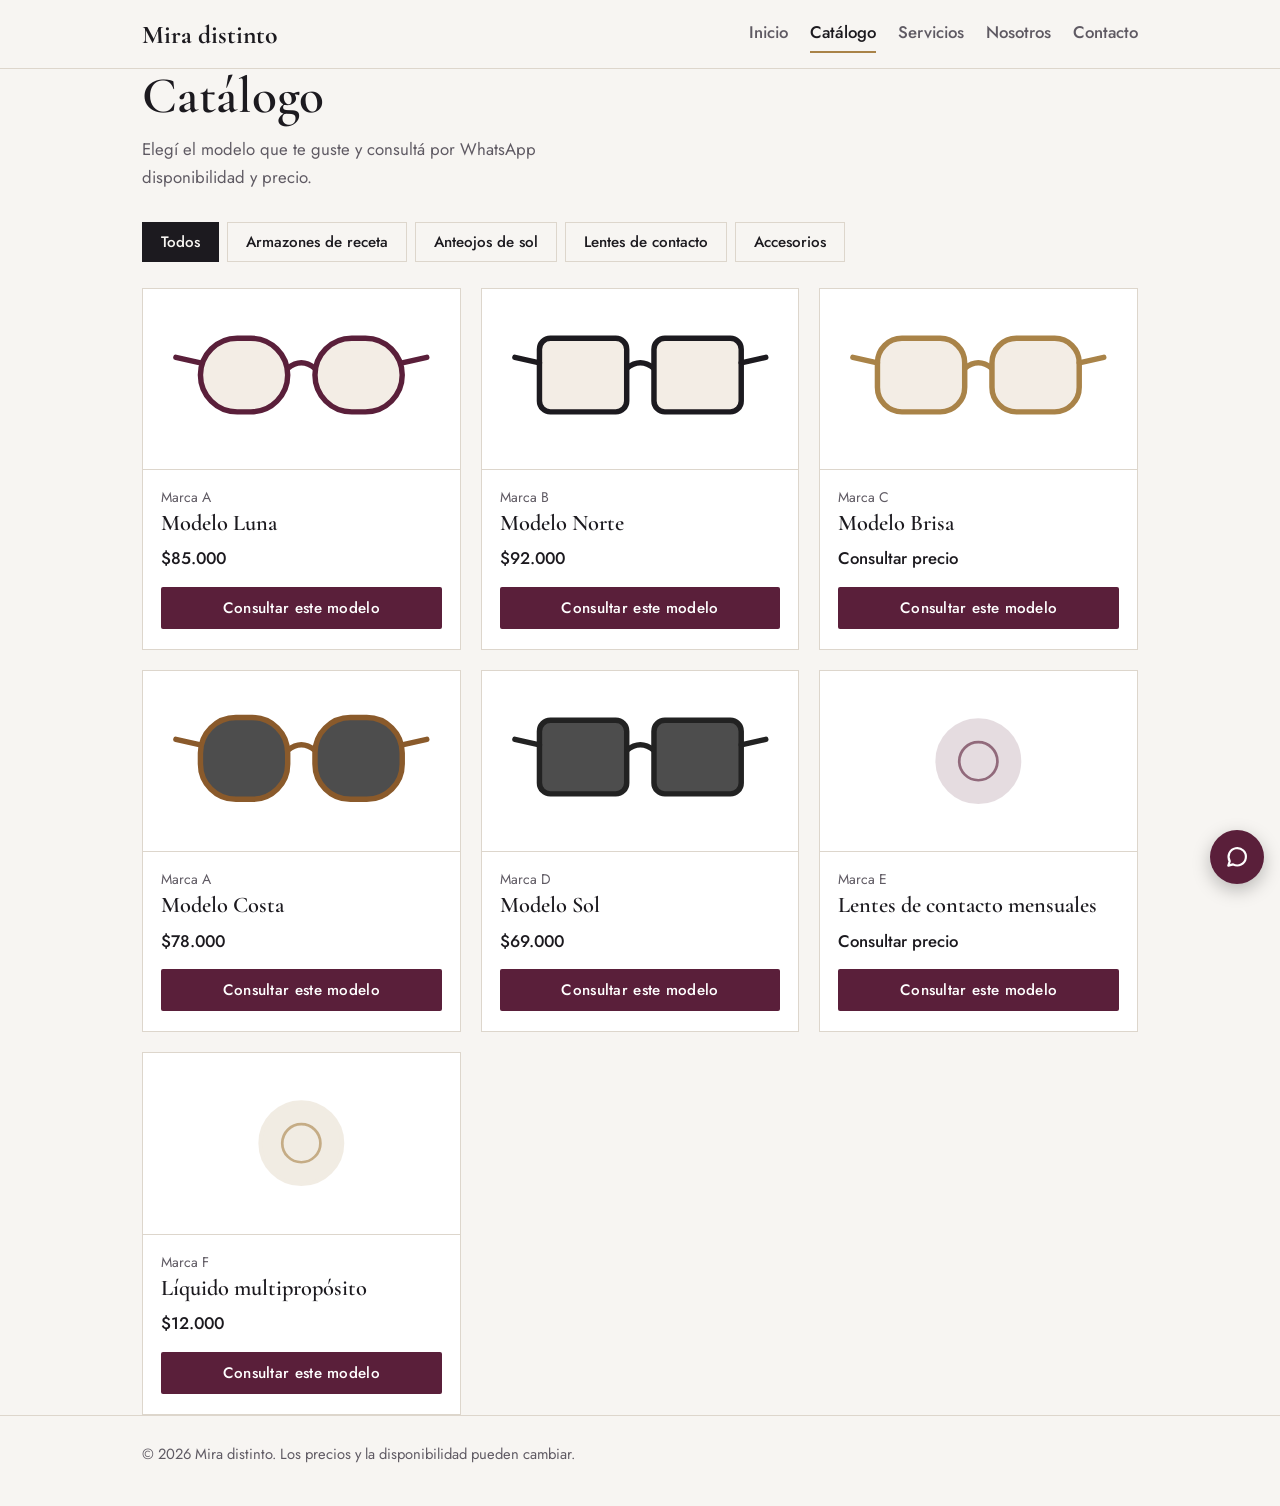
==== catalogo.html @ 1b0a2c23 "paginas principales y estilo inicial" ====
<!DOCTYPE html>
<html lang="es-AR">
<head>
<meta charset="utf-8">
<meta name="viewport" content="width=device-width, initial-scale=1">
<title>Catálogo | Mira distinto</title>
<meta name="description" content="Armazones de receta, anteojos de sol, lentes de contacto y accesorios. Consultá el modelo que te guste por WhatsApp.">
<link rel="preconnect" href="https://fonts.googleapis.com">
<link rel="preconnect" href="https://fonts.gstatic.com" crossorigin>
<link rel="stylesheet" href="https://fonts.googleapis.com/css2?family=Cormorant+Garamond:wght@500;600;700&family=Jost:wght@400;500;600&display=swap">
<link rel="stylesheet" href="css/estilos.css">
</head>
<body>
<header><div class="wrap">
  <!-- LOGO: poné tu archivo en img/logo.png. Si no existe, se muestra el nombre en texto. -->
  <a class="brand" href="index.html"><img src="img/logo.png" alt="Mira distinto" onerror="this.replaceWith(document.createTextNode('Mira distinto'))"></a>
  <nav aria-label="Principal"><a href="index.html">Inicio</a><a href="catalogo.html" aria-current="page">Catálogo</a><a href="servicios.html">Servicios</a><a href="nosotros.html">Nosotros</a><a href="contacto.html">Contacto</a></nav>
</div></header>

<main class="wrap">
<h2>Catálogo</h2>
<p class="lead">Elegí el modelo que te guste y consultá por WhatsApp disponibilidad y precio.</p>
<div class="filters" id="filters" role="group" aria-label="Filtrar por categoría"></div>
<div class="grid" id="grid"></div>
</main>

<footer><div class="wrap">© 2026 Mira distinto. Los precios y la disponibilidad pueden cambiar.</div></footer>
<a class="btn wa" data-wa="Hola! Quisiera hacer una consulta" aria-label="Escribinos por WhatsApp"><span class="ico" data-icon="wsp"></span></a>

<script src="js/config.js"></script>
<script src="js/productos.js"></script>
<script src="js/app.js"></script>
</body>
</html>
---- css/estilos.css ----
/* ===== Variables (colores y tipografías: se cambian acá) ===== */
:root{--bg:#f7f5f2;--surface:#fff;--ink:#1c1a1f;--muted:#5f5a63;--line:#ddd6cc;--accent:#5a1f3a;--gold:#a98348;--on-accent:#fff;
--display:"Cormorant Garamond",Georgia,serif;--body:"Jost","Segoe UI",Arial,sans-serif;color-scheme:light}
@media (prefers-color-scheme:dark){:root{--bg:#141216;--surface:#1d1a20;--ink:#f1ede8;--muted:#a9a2ad;--line:#37313b;--accent:#d9a3ba;--gold:#c9a566;--on-accent:#141216;color-scheme:dark}}

/* ===== Base ===== */
*{box-sizing:border-box}
body{margin:0;background:var(--bg);color:var(--ink);font:400 1.05rem/1.65 var(--body)}
h1,h2,h3{font-family:var(--display);font-weight:600;line-height:1.08;margin:0}
h1{font-size:clamp(2.8rem,8vw,5rem)}
h2{font-size:clamp(2.2rem,5vw,3.2rem);margin-bottom:12px}
a{color:inherit}
:focus-visible{outline:3px solid var(--gold);outline-offset:3px}
.wrap{max-width:1040px;margin:0 auto;padding:0 22px}
main{padding:56px 0 72px}
.lead{color:var(--muted);max-width:50ch;margin:0 0 30px}
.rule{width:56px;height:2px;background:var(--gold);margin:18px 0 22px;border:0}

/* ===== Encabezado y pie ===== */
header{position:sticky;top:0;z-index:5;background:var(--bg);border-bottom:1px solid var(--line)}
header .wrap{display:flex;align-items:center;justify-content:space-between;gap:12px;min-height:68px;flex-wrap:wrap}
.brand{display:flex;align-items:center;text-decoration:none;font:700 1.6rem var(--display)}
.brand img{height:42px;width:auto;display:block}
nav{display:flex;gap:22px;flex-wrap:wrap}
nav a{text-decoration:none;color:var(--muted);font-weight:500;padding:4px 0;border-bottom:2px solid transparent}
nav a[aria-current="page"]{color:var(--ink);border-color:var(--gold)}
footer{padding:26px 0 40px;border-top:1px solid var(--line);color:var(--muted);font-size:.92rem}

/* ===== Botones e íconos ===== */
.btn{display:inline-flex;align-items:center;gap:8px;background:var(--accent);color:var(--on-accent);font:500 1rem var(--body);padding:13px 26px;border-radius:2px;text-decoration:none;border:0;cursor:pointer;letter-spacing:.02em}
.btn.alt{background:transparent;color:var(--ink);border:1px solid var(--ink)}
.ico{width:20px;height:20px;display:inline-block;flex:none}
.ico img,.ico svg{width:100%;height:100%;display:block}
.wa{position:fixed;right:16px;bottom:calc(16px + env(safe-area-inset-bottom,0px));z-index:6;box-shadow:0 6px 18px rgba(0,0,0,.25);border-radius:999px;padding:14px}
.wa .ico{width:26px;height:26px}

/* ===== Inicio ===== */
.hero{display:grid;gap:36px;align-items:center}
.hero p{color:var(--muted);max-width:36ch;font-size:1.15rem;margin:0 0 28px}
.hero svg,.hero .hero-img{width:100%;height:auto}
.cta{display:flex;gap:12px;flex-wrap:wrap}
.feat{margin-top:64px}

/* ===== Catálogo ===== */
.filters{display:flex;gap:8px;flex-wrap:wrap;margin-bottom:26px}
.filters button{font:500 .95rem var(--body);color:var(--ink);background:transparent;border:1px solid var(--line);padding:8px 18px;cursor:pointer}
.filters button[aria-pressed="true"]{background:var(--ink);color:var(--bg);border-color:var(--ink)}
.grid{display:grid;gap:20px;grid-template-columns:repeat(auto-fill,minmax(235px,1fr))}
.card{background:var(--surface);border:1px solid var(--line);display:flex;flex-direction:column}
.card .ph{padding:22px;border-bottom:1px solid var(--line)}
.card .ph svg,.card .ph img{display:block;width:100%;height:auto}
.card .in{padding:16px 18px 20px;display:flex;flex-direction:column;gap:2px;flex:1}
.card small{color:var(--muted)}
.card h3{font-size:1.4rem}
.price{font-weight:500;margin-top:auto;padding-top:8px}
.card .btn{margin-top:12px;justify-content:center;padding:10px 14px;font-size:.95rem}

/* ===== Servicios, nosotros, contacto ===== */
.svc{display:grid;gap:26px;grid-template-columns:repeat(auto-fit,minmax(230px,1fr))}
.svc div{border-top:1px solid var(--gold);padding-top:14px}
.svc h3{font-size:1.5rem;margin-bottom:6px}
.svc p{margin:0;color:var(--muted)}
.two{display:grid;gap:32px}
.slot{min-height:260px;border:1px dashed var(--line);display:grid;place-items:center;color:var(--muted);text-align:center;padding:20px}
form{display:grid;gap:14px;max-width:440px}
label{font-weight:500;font-size:.95rem}
input,textarea,select{width:100%;font:inherit;color:var(--ink);background:var(--surface);border:1px solid var(--line);padding:11px 12px;border-radius:2px}
.social{display:flex;gap:14px;margin-top:18px}
.social a{display:inline-flex;align-items:center;gap:8px;text-decoration:none}

/* ===== Pantallas grandes ===== */
@media(min-width:800px){.hero{grid-template-columns:1.1fr 1fr}.two{grid-template-columns:1fr 1fr}}
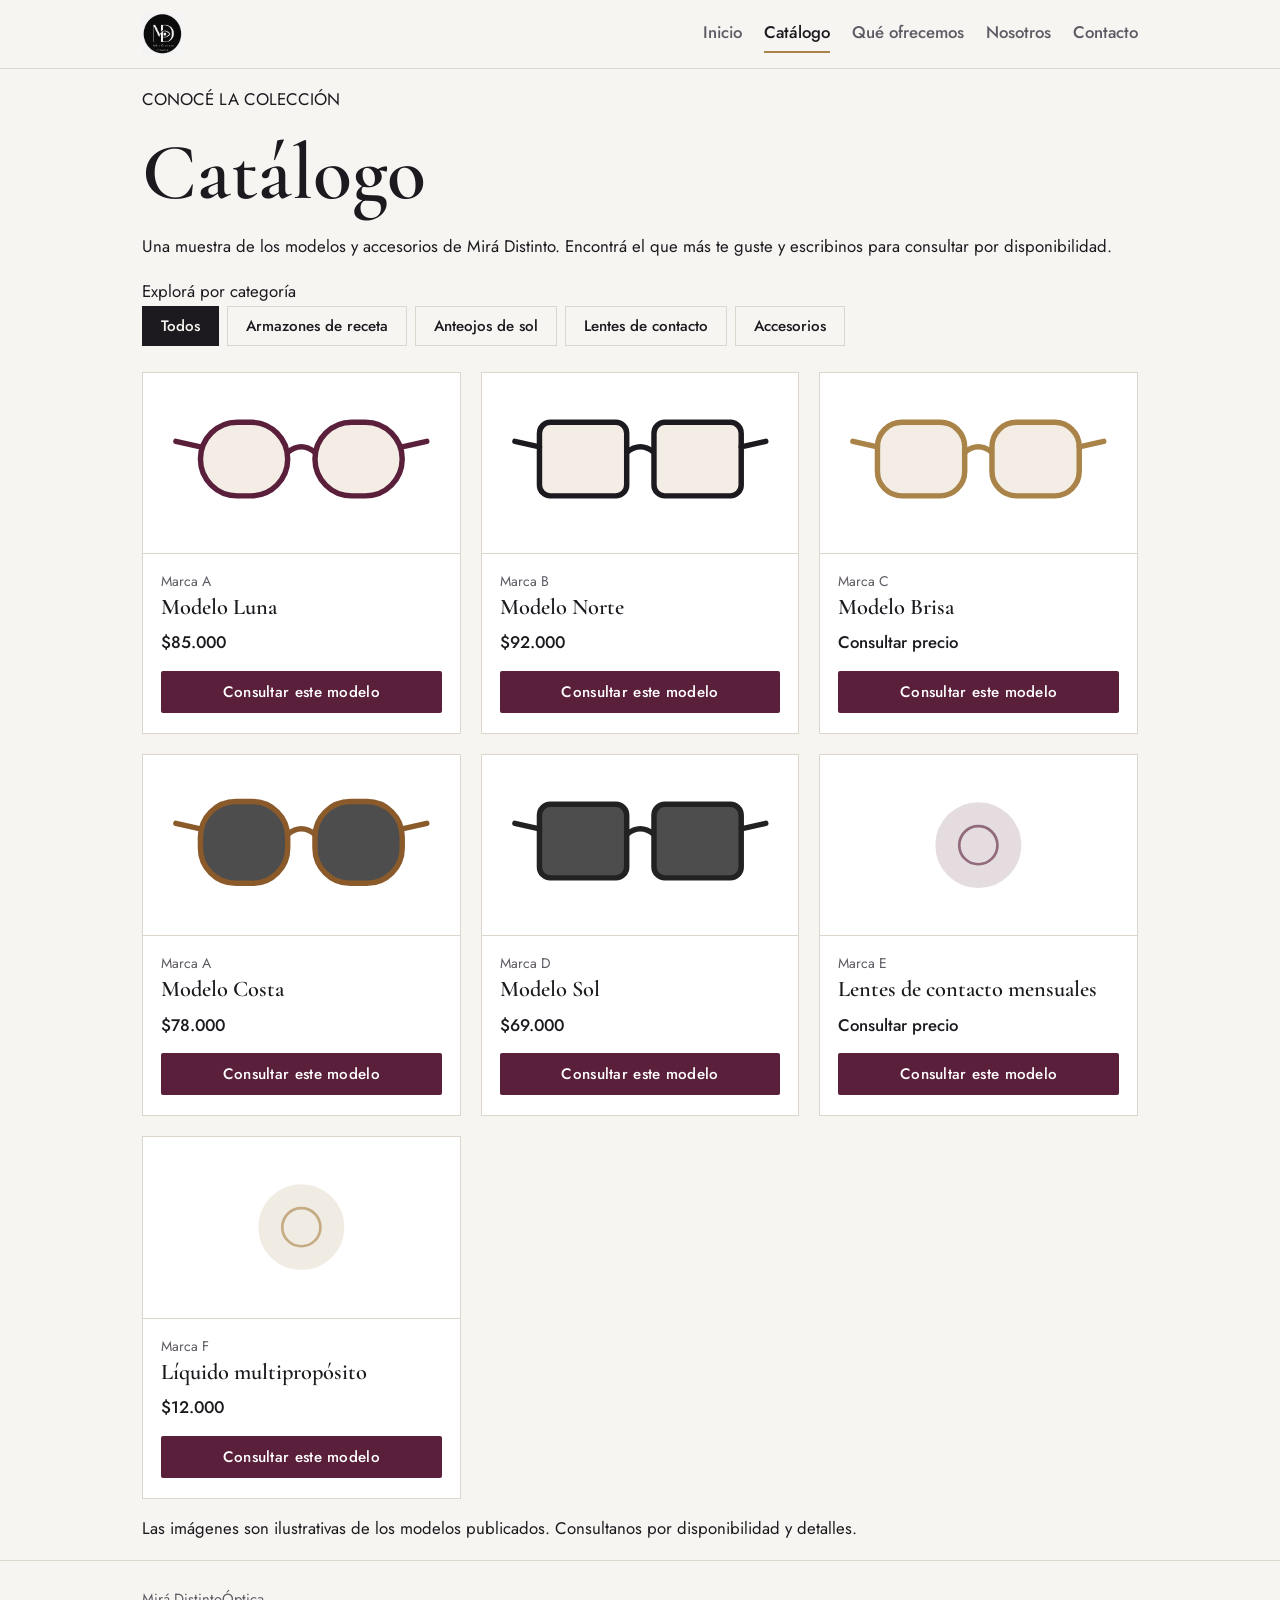
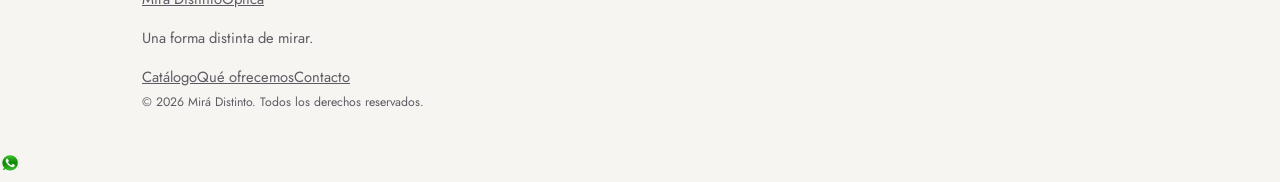
==== commit 435bdb59: "Redesign institutional presentation and catalog" ====
--- a/catalogo.html
+++ b/catalogo.html
@@ -1,34 +1,47 @@
 <!DOCTYPE html>
 <html lang="es-AR">
 <head>
-<meta charset="utf-8">
-<meta name="viewport" content="width=device-width, initial-scale=1">
-<title>Catálogo | Mira distinto</title>
-<meta name="description" content="Armazones de receta, anteojos de sol, lentes de contacto y accesorios. Consultá el modelo que te guste por WhatsApp.">
-<link rel="preconnect" href="https://fonts.googleapis.com">
-<link rel="preconnect" href="https://fonts.gstatic.com" crossorigin>
-<link rel="stylesheet" href="https://fonts.googleapis.com/css2?family=Cormorant+Garamond:wght@500;600;700&family=Jost:wght@400;500;600&display=swap">
-<link rel="stylesheet" href="css/estilos.css">
+  <meta charset="utf-8">
+  <meta name="viewport" content="width=device-width, initial-scale=1">
+  <meta name="theme-color" content="#f7f4ee">
+  <title>Catálogo | Mirá Distinto</title>
+  <meta name="description" content="Conocé los armazones, anteojos de sol y accesorios de Mirá Distinto. Consultanos por los modelos disponibles.">
+  <link rel="preconnect" href="https://fonts.googleapis.com">
+  <link rel="preconnect" href="https://fonts.gstatic.com" crossorigin>
+  <link href="https://fonts.googleapis.com/css2?family=Cormorant+Garamond:wght@500;600;700&family=Jost:wght@400;500;600;700&display=swap" rel="stylesheet">
+  <link rel="stylesheet" href="css/estilos.css">
 </head>
 <body>
-<header><div class="wrap">
-  <!-- LOGO: poné tu archivo en img/logo.png. Si no existe, se muestra el nombre en texto. -->
-  <a class="brand" href="index.html"><img src="img/logo.png" alt="Mira distinto" onerror="this.replaceWith(document.createTextNode('Mira distinto'))"></a>
-  <nav aria-label="Principal"><a href="index.html">Inicio</a><a href="catalogo.html" aria-current="page">Catálogo</a><a href="servicios.html">Servicios</a><a href="nosotros.html">Nosotros</a><a href="contacto.html">Contacto</a></nav>
-</div></header>
+<header class="site-header">
+  <div class="wrap header-inner">
+    <a class="brand" href="index.html" aria-label="Mirá Distinto, inicio"><img src="img/logo.png" alt="Mirá Distinto" onerror="this.replaceWith(document.createTextNode('Mirá Distinto'))"></a>
+    <nav class="main-nav" aria-label="Navegación principal">
+      <a href="index.html">Inicio</a><a href="catalogo.html" aria-current="page">Catálogo</a><a href="servicios.html">Qué ofrecemos</a><a href="nosotros.html">Nosotros</a><a href="contacto.html">Contacto</a>
+    </nav>
+  </div>
+</header>
 
-<main class="wrap">
-<h2>Catálogo</h2>
-<p class="lead">Elegí el modelo que te guste y consultá por WhatsApp disponibilidad y precio.</p>
-<div class="filters" id="filters" role="group" aria-label="Filtrar por categoría"></div>
-<div class="grid" id="grid"></div>
+<main class="wrap page-main">
+  <section class="page-heading">
+    <p class="eyebrow">CONOCÉ LA COLECCIÓN</p>
+    <h1>Catálogo</h1>
+    <p class="section-intro">Una muestra de los modelos y accesorios de Mirá Distinto. Encontrá el que más te guste y escribinos para consultar por disponibilidad.</p>
+  </section>
+  <div class="catalog-toolbar">
+    <span class="catalog-label">Explorá por categoría</span>
+    <div class="filters" id="filters" role="group" aria-label="Filtrar por categoría"></div>
+  </div>
+  <div class="grid catalog-grid" id="grid"></div>
+  <p class="catalog-note">Las imágenes son ilustrativas de los modelos publicados. Consultanos por disponibilidad y detalles.</p>
 </main>
 
-<footer><div class="wrap">© 2026 Mira distinto. Los precios y la disponibilidad pueden cambiar.</div></footer>
-<a class="btn wa" data-wa="Hola! Quisiera hacer una consulta" aria-label="Escribinos por WhatsApp"><span class="ico" data-icon="wsp"></span></a>
-
-<script src="js/config.js"></script>
-<script src="js/productos.js"></script>
-<script src="js/app.js"></script>
+<footer class="site-footer"><div class="wrap footer-inner">
+  <a class="footer-brand" href="index.html">Mirá Distinto<span>Óptica</span></a>
+  <p>Una forma distinta de mirar.</p>
+  <div class="footer-links"><a href="catalogo.html">Catálogo</a><a href="servicios.html">Qué ofrecemos</a><a href="contacto.html">Contacto</a></div>
+  <small>© 2026 Mirá Distinto. Todos los derechos reservados.</small>
+</div></footer>
+<a class="wa-float" data-wa="Hola, quisiera hacer una consulta a Mirá Distinto." aria-label="Contactar por WhatsApp"><span class="ico" data-icon="wsp"></span></a>
+<script src="js/config.js"></script><script src="js/productos.js"></script><script src="js/app.js"></script>
 </body>
-</html>
+</html>
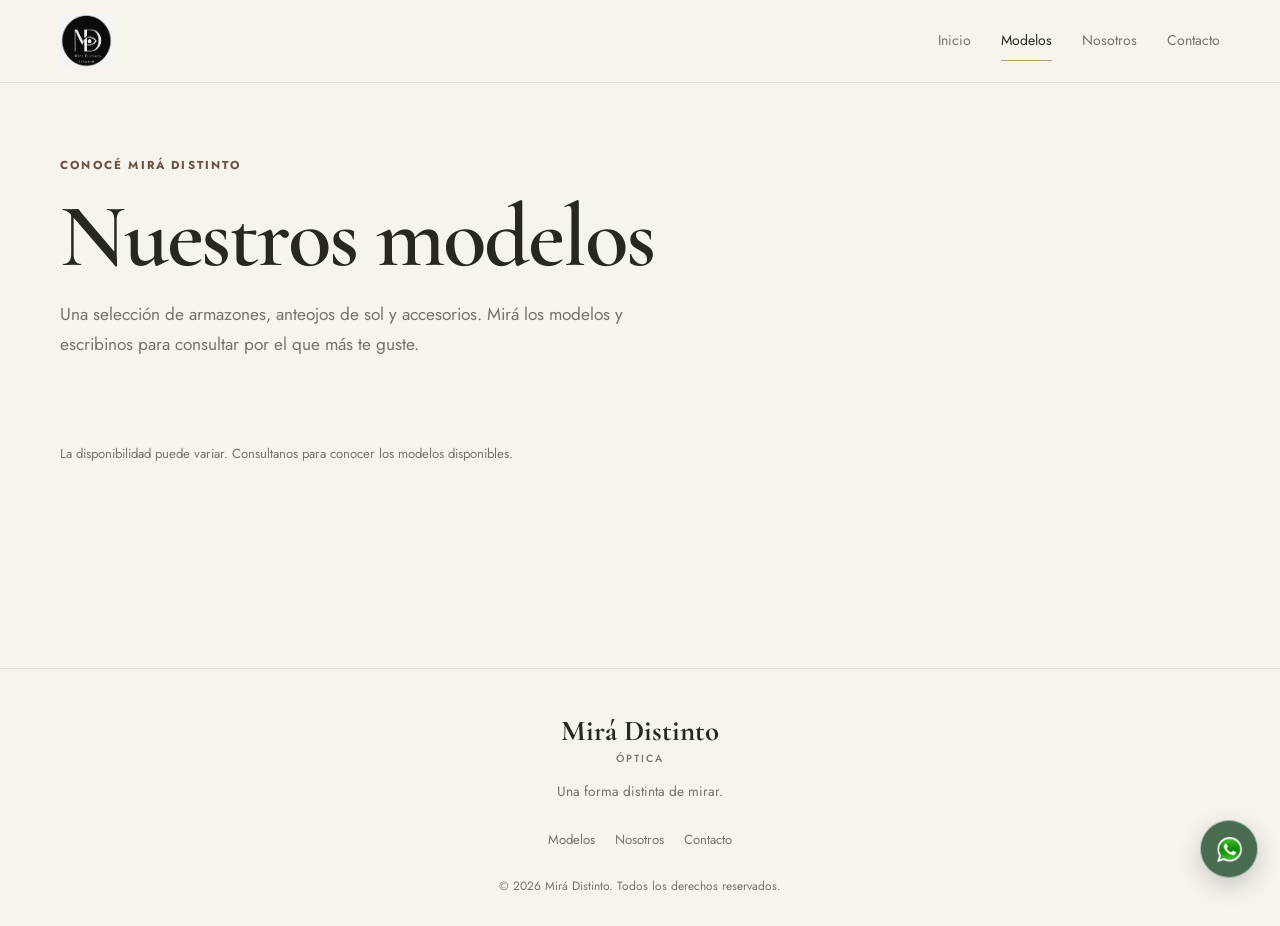
==== commit 10512845: "Simplify navigation and model gallery; improve SEO and mobile layout" ====
--- a/catalogo.html
+++ b/catalogo.html
@@ -4,8 +4,15 @@
   <meta charset="utf-8">
   <meta name="viewport" content="width=device-width, initial-scale=1">
   <meta name="theme-color" content="#f7f4ee">
-  <title>Catálogo | Mirá Distinto</title>
-  <meta name="description" content="Conocé los armazones, anteojos de sol y accesorios de Mirá Distinto. Consultanos por los modelos disponibles.">
+  <title>Modelos | Mirá Distinto</title>
+  <meta name="description" content="Descubrí algunos de los modelos de armazones y anteojos de sol de Mirá Distinto. Consultanos por disponibilidad.">
+  <meta property="og:type" content="website">
+  <meta property="og:site_name" content="Mirá Distinto">
+  <meta property="og:title" content="Modelos | Mirá Distinto">
+  <meta property="og:description" content="Conocé nuestra selección de armazones, anteojos de sol y accesorios.">
+  <meta property="og:image" content="img/logo.png">
+  <meta name="twitter:card" content="summary">
+  <link rel="icon" type="image/png" href="img/logo.png">
   <link rel="preconnect" href="https://fonts.googleapis.com">
   <link rel="preconnect" href="https://fonts.gstatic.com" crossorigin>
   <link href="https://fonts.googleapis.com/css2?family=Cormorant+Garamond:wght@500;600;700&family=Jost:wght@400;500;600;700&display=swap" rel="stylesheet">
@@ -16,29 +23,25 @@
   <div class="wrap header-inner">
     <a class="brand" href="index.html" aria-label="Mirá Distinto, inicio"><img src="img/logo.png" alt="Mirá Distinto" onerror="this.replaceWith(document.createTextNode('Mirá Distinto'))"></a>
     <nav class="main-nav" aria-label="Navegación principal">
-      <a href="index.html">Inicio</a><a href="catalogo.html" aria-current="page">Catálogo</a><a href="servicios.html">Qué ofrecemos</a><a href="nosotros.html">Nosotros</a><a href="contacto.html">Contacto</a>
+      <a href="index.html">Inicio</a><a href="catalogo.html" aria-current="page">Modelos</a><a href="nosotros.html">Nosotros</a><a href="contacto.html">Contacto</a>
     </nav>
   </div>
 </header>
 
 <main class="wrap page-main">
   <section class="page-heading">
-    <p class="eyebrow">CONOCÉ LA COLECCIÓN</p>
-    <h1>Catálogo</h1>
-    <p class="section-intro">Una muestra de los modelos y accesorios de Mirá Distinto. Encontrá el que más te guste y escribinos para consultar por disponibilidad.</p>
+    <p class="eyebrow">CONOCÉ MIRÁ DISTINTO</p>
+    <h1>Nuestros modelos</h1>
+    <p class="section-intro">Una selección de armazones, anteojos de sol y accesorios. Mirá los modelos y escribinos para consultar por el que más te guste.</p>
   </section>
-  <div class="catalog-toolbar">
-    <span class="catalog-label">Explorá por categoría</span>
-    <div class="filters" id="filters" role="group" aria-label="Filtrar por categoría"></div>
-  </div>
-  <div class="grid catalog-grid" id="grid"></div>
-  <p class="catalog-note">Las imágenes son ilustrativas de los modelos publicados. Consultanos por disponibilidad y detalles.</p>
+  <div class="grid catalog-grid" id="grid" aria-live="polite"></div>
+  <p class="catalog-note">La disponibilidad puede variar. Consultanos para conocer los modelos disponibles.</p>
 </main>
 
 <footer class="site-footer"><div class="wrap footer-inner">
   <a class="footer-brand" href="index.html">Mirá Distinto<span>Óptica</span></a>
   <p>Una forma distinta de mirar.</p>
-  <div class="footer-links"><a href="catalogo.html">Catálogo</a><a href="servicios.html">Qué ofrecemos</a><a href="contacto.html">Contacto</a></div>
+  <div class="footer-links"><a href="catalogo.html">Modelos</a><a href="nosotros.html">Nosotros</a><a href="contacto.html">Contacto</a></div>
   <small>© 2026 Mirá Distinto. Todos los derechos reservados.</small>
 </div></footer>
 <a class="wa-float" data-wa="Hola, quisiera hacer una consulta a Mirá Distinto." aria-label="Contactar por WhatsApp"><span class="ico" data-icon="wsp"></span></a>
--- a/css/estilos.css
+++ b/css/estilos.css
@@ -1,72 +1,591 @@
-/* ===== Variables (colores y tipografías: se cambian acá) ===== */
-:root{--bg:#f7f5f2;--surface:#fff;--ink:#1c1a1f;--muted:#5f5a63;--line:#ddd6cc;--accent:#5a1f3a;--gold:#a98348;--on-accent:#fff;
---display:"Cormorant Garamond",Georgia,serif;--body:"Jost","Segoe UI",Arial,sans-serif;color-scheme:light}
-@media (prefers-color-scheme:dark){:root{--bg:#141216;--surface:#1d1a20;--ink:#f1ede8;--muted:#a9a2ad;--line:#37313b;--accent:#d9a3ba;--gold:#c9a566;--on-accent:#141216;color-scheme:dark}}
-
-/* ===== Base ===== */
-*{box-sizing:border-box}
-body{margin:0;background:var(--bg);color:var(--ink);font:400 1.05rem/1.65 var(--body)}
-h1,h2,h3{font-family:var(--display);font-weight:600;line-height:1.08;margin:0}
-h1{font-size:clamp(2.8rem,8vw,5rem)}
-h2{font-size:clamp(2.2rem,5vw,3.2rem);margin-bottom:12px}
-a{color:inherit}
-:focus-visible{outline:3px solid var(--gold);outline-offset:3px}
-.wrap{max-width:1040px;margin:0 auto;padding:0 22px}
-main{padding:56px 0 72px}
-.lead{color:var(--muted);max-width:50ch;margin:0 0 30px}
-.rule{width:56px;height:2px;background:var(--gold);margin:18px 0 22px;border:0}
-
-/* ===== Encabezado y pie ===== */
-header{position:sticky;top:0;z-index:5;background:var(--bg);border-bottom:1px solid var(--line)}
-header .wrap{display:flex;align-items:center;justify-content:space-between;gap:12px;min-height:68px;flex-wrap:wrap}
-.brand{display:flex;align-items:center;text-decoration:none;font:700 1.6rem var(--display)}
-.brand img{height:42px;width:auto;display:block}
-nav{display:flex;gap:22px;flex-wrap:wrap}
-nav a{text-decoration:none;color:var(--muted);font-weight:500;padding:4px 0;border-bottom:2px solid transparent}
-nav a[aria-current="page"]{color:var(--ink);border-color:var(--gold)}
-footer{padding:26px 0 40px;border-top:1px solid var(--line);color:var(--muted);font-size:.92rem}
-
-/* ===== Botones e íconos ===== */
-.btn{display:inline-flex;align-items:center;gap:8px;background:var(--accent);color:var(--on-accent);font:500 1rem var(--body);padding:13px 26px;border-radius:2px;text-decoration:none;border:0;cursor:pointer;letter-spacing:.02em}
-.btn.alt{background:transparent;color:var(--ink);border:1px solid var(--ink)}
-.ico{width:20px;height:20px;display:inline-block;flex:none}
-.ico img,.ico svg{width:100%;height:100%;display:block}
-.wa{position:fixed;right:16px;bottom:calc(16px + env(safe-area-inset-bottom,0px));z-index:6;box-shadow:0 6px 18px rgba(0,0,0,.25);border-radius:999px;padding:14px}
-.wa .ico{width:26px;height:26px}
-
-/* ===== Inicio ===== */
-.hero{display:grid;gap:36px;align-items:center}
-.hero p{color:var(--muted);max-width:36ch;font-size:1.15rem;margin:0 0 28px}
-.hero svg,.hero .hero-img{width:100%;height:auto}
-.cta{display:flex;gap:12px;flex-wrap:wrap}
-.feat{margin-top:64px}
-
-/* ===== Catálogo ===== */
-.filters{display:flex;gap:8px;flex-wrap:wrap;margin-bottom:26px}
-.filters button{font:500 .95rem var(--body);color:var(--ink);background:transparent;border:1px solid var(--line);padding:8px 18px;cursor:pointer}
-.filters button[aria-pressed="true"]{background:var(--ink);color:var(--bg);border-color:var(--ink)}
-.grid{display:grid;gap:20px;grid-template-columns:repeat(auto-fill,minmax(235px,1fr))}
-.card{background:var(--surface);border:1px solid var(--line);display:flex;flex-direction:column}
-.card .ph{padding:22px;border-bottom:1px solid var(--line)}
-.card .ph svg,.card .ph img{display:block;width:100%;height:auto}
-.card .in{padding:16px 18px 20px;display:flex;flex-direction:column;gap:2px;flex:1}
-.card small{color:var(--muted)}
-.card h3{font-size:1.4rem}
-.price{font-weight:500;margin-top:auto;padding-top:8px}
-.card .btn{margin-top:12px;justify-content:center;padding:10px 14px;font-size:.95rem}
-
-/* ===== Servicios, nosotros, contacto ===== */
-.svc{display:grid;gap:26px;grid-template-columns:repeat(auto-fit,minmax(230px,1fr))}
-.svc div{border-top:1px solid var(--gold);padding-top:14px}
-.svc h3{font-size:1.5rem;margin-bottom:6px}
-.svc p{margin:0;color:var(--muted)}
-.two{display:grid;gap:32px}
-.slot{min-height:260px;border:1px dashed var(--line);display:grid;place-items:center;color:var(--muted);text-align:center;padding:20px}
-form{display:grid;gap:14px;max-width:440px}
-label{font-weight:500;font-size:.95rem}
-input,textarea,select{width:100%;font:inherit;color:var(--ink);background:var(--surface);border:1px solid var(--line);padding:11px 12px;border-radius:2px}
-.social{display:flex;gap:14px;margin-top:18px}
-.social a{display:inline-flex;align-items:center;gap:8px;text-decoration:none}
-
-/* ===== Pantallas grandes ===== */
-@media(min-width:800px){.hero{grid-template-columns:1.1fr 1fr}.two{grid-template-columns:1fr 1fr}}
+/* =====================================================
+   MIRÁ DISTINTO · Identidad visual
+   Paleta cálida, editorial y luminosa.
+   ===================================================== */
+
+:root {
+  --bg: #f7f4ee;
+  --surface: #fffdfa;
+  --surface-soft: #eee8de;
+  --ink: #282721;
+  --muted: #77736b;
+  --line: #e4ded3;
+  --accent: #6b5140;
+  --accent-dark: #4d392e;
+  --gold: #b69a70;
+  --white: #fffdfa;
+  --display: "Cormorant Garamond", Georgia, serif;
+  --body: "Jost", "Segoe UI", Arial, sans-serif;
+  color-scheme: light;
+}
+
+* { box-sizing: border-box; }
+
+html { scroll-behavior: smooth; }
+
+body {
+  margin: 0;
+  background: var(--bg);
+  color: var(--ink);
+  font: 400 1rem/1.7 var(--body);
+}
+
+img { max-width: 100%; }
+
+a { color: inherit; }
+
+button, input, textarea, select { font: inherit; }
+
+:focus-visible {
+  outline: 3px solid var(--gold);
+  outline-offset: 4px;
+}
+
+.wrap {
+  width: min(1160px, calc(100% - 48px));
+  margin-inline: auto;
+}
+
+h1, h2, h3, p { margin-top: 0; }
+
+h1, h2, h3 {
+  font-family: var(--display);
+  font-weight: 600;
+  line-height: 1.02;
+  letter-spacing: -.025em;
+}
+
+h1 { font-size: clamp(3.3rem, 7vw, 6.2rem); }
+h2 { font-size: clamp(2.5rem, 4vw, 4rem); }
+h3 { font-size: 1.8rem; }
+
+.eyebrow {
+  margin-bottom: 18px;
+  color: var(--accent);
+  font-size: .72rem;
+  font-weight: 700;
+  letter-spacing: .19em;
+  line-height: 1.4;
+}
+
+.section-intro {
+  max-width: 58ch;
+  color: var(--muted);
+  font-size: 1.08rem;
+}
+
+/* Encabezado */
+.site-header {
+  position: sticky;
+  top: 0;
+  z-index: 20;
+  border-bottom: 1px solid rgba(40, 39, 33, .09);
+  background: rgba(247, 244, 238, .94);
+  backdrop-filter: blur(16px);
+}
+
+.header-inner {
+  min-height: 82px;
+  display: flex;
+  align-items: center;
+  justify-content: space-between;
+  gap: 28px;
+}
+
+.brand {
+  display: inline-flex;
+  align-items: center;
+  flex: 0 0 auto;
+  color: var(--ink);
+  font: 700 1.7rem/1 var(--display);
+  text-decoration: none;
+}
+
+.brand img {
+  display: block;
+  width: auto;
+  max-width: 190px;
+  max-height: 54px;
+  object-fit: contain;
+}
+
+.main-nav {
+  display: flex;
+  align-items: center;
+  justify-content: flex-end;
+  gap: clamp(14px, 2.4vw, 30px);
+}
+
+.main-nav a {
+  padding: 8px 0;
+  border-bottom: 1px solid transparent;
+  color: var(--muted);
+  font-size: .88rem;
+  text-decoration: none;
+  transition: color .2s ease, border-color .2s ease;
+}
+
+.main-nav a:hover,
+.main-nav a[aria-current="page"] {
+  border-color: var(--gold);
+  color: var(--ink);
+}
+
+/* Botones y enlaces */
+.btn {
+  display: inline-flex;
+  min-height: 50px;
+  align-items: center;
+  justify-content: center;
+  gap: 10px;
+  padding: 13px 23px;
+  border: 1px solid var(--accent);
+  background: var(--accent);
+  color: var(--white);
+  font-size: .91rem;
+  font-weight: 600;
+  letter-spacing: .025em;
+  text-decoration: none;
+  transition: background .2s ease, transform .2s ease;
+}
+
+.btn:hover {
+  transform: translateY(-2px);
+  background: var(--accent-dark);
+}
+
+.text-link {
+  display: inline-flex;
+  align-items: center;
+  gap: 8px;
+  border: 0;
+  background: none;
+  color: var(--accent);
+  font-size: .92rem;
+  font-weight: 600;
+  text-decoration: none;
+  cursor: pointer;
+}
+
+.text-link:hover { color: var(--ink); }
+
+.ico {
+  display: inline-flex;
+  width: 21px;
+  height: 21px;
+  align-items: center;
+  justify-content: center;
+  flex: 0 0 auto;
+}
+
+.ico img, .ico svg { display: block; width: 100%; height: 100%; object-fit: contain; }
+
+/* Portada */
+.hero {
+  min-height: 650px;
+  display: grid;
+  grid-template-columns: 1fr .92fr;
+  align-items: center;
+  gap: clamp(42px, 8vw, 100px);
+  padding-block: 76px 84px;
+}
+
+.hero-copy { padding-block: 24px; }
+
+.hero h1 { max-width: 650px; margin-bottom: 24px; }
+
+.hero-text {
+  max-width: 460px;
+  margin-bottom: 30px;
+  color: var(--muted);
+  font-size: 1.17rem;
+}
+
+.cta { display: flex; align-items: center; flex-wrap: wrap; gap: 22px; }
+.hero-note { margin: 26px 0 0; color: var(--muted); font-size: .82rem; }
+
+.hero-visual {
+  position: relative;
+  min-height: 480px;
+  display: flex;
+  align-items: center;
+  justify-content: center;
+  padding: 30px;
+  background: var(--surface-soft);
+}
+
+.hero-visual::before {
+  position: absolute;
+  inset: 18px;
+  border: 1px solid rgba(107, 81, 64, .18);
+  content: "";
+  pointer-events: none;
+}
+
+.hero-visual img {
+  position: relative;
+  z-index: 1;
+  display: block;
+  width: 100%;
+  height: 420px;
+  object-fit: contain;
+  mix-blend-mode: multiply;
+}
+
+.hero-caption {
+  position: absolute;
+  right: 28px;
+  bottom: 25px;
+  z-index: 2;
+  color: var(--accent-dark);
+  font: italic 1.15rem var(--display);
+}
+
+.intro-strip {
+  padding-block: 68px 78px;
+  border-top: 1px solid var(--line);
+  text-align: center;
+}
+
+.intro-strip .eyebrow { margin-bottom: 12px; }
+.intro-strip h2 { margin-bottom: 12px; }
+.intro-strip .section-intro { margin: 0 auto; }
+
+.section-block { padding-bottom: 100px; }
+
+.section-heading {
+  display: flex;
+  align-items: end;
+  justify-content: space-between;
+  gap: 24px;
+  margin-bottom: 28px;
+}
+
+.section-heading .eyebrow { margin-bottom: 10px; }
+.section-heading h2 { margin-bottom: 0; }
+
+/* Tarjetas de productos */
+.grid {
+  display: grid;
+  grid-template-columns: repeat(3, minmax(0, 1fr));
+  gap: 26px;
+}
+
+.product-card {
+  min-width: 0;
+  display: flex;
+  flex-direction: column;
+  background: var(--surface);
+}
+
+.product-photo {
+  position: relative;
+  display: grid;
+  aspect-ratio: 1.12 / 1;
+  place-items: center;
+  overflow: hidden;
+  padding: 20px;
+  background: #eee9e0;
+}
+
+.product-photo img {
+  display: block;
+  width: 100%;
+  height: 100%;
+  object-fit: contain;
+  mix-blend-mode: multiply;
+  transition: transform .45s ease;
+}
+
+.product-card:hover .product-photo img { transform: scale(1.035); }
+
+.product-info {
+  display: flex;
+  flex: 1;
+  flex-direction: column;
+  align-items: flex-start;
+  padding: 20px 20px 22px;
+}
+
+.product-category {
+  margin-bottom: 8px;
+  color: var(--accent);
+  font-size: .68rem;
+  font-weight: 700;
+  letter-spacing: .12em;
+  text-transform: uppercase;
+}
+
+.product-info h3 { margin-bottom: 7px; font-size: 1.65rem; }
+
+.product-info p {
+  margin-bottom: 18px;
+  color: var(--muted);
+  font-size: .9rem;
+  line-height: 1.55;
+}
+
+.product-link {
+  display: inline-flex;
+  align-items: center;
+  gap: 9px;
+  margin-top: auto;
+  padding-top: 8px;
+  color: var(--accent);
+  font-size: .86rem;
+  font-weight: 600;
+  text-decoration: none;
+}
+
+.product-link:hover { color: var(--ink); }
+
+.contact-band {
+  padding-block: 66px;
+  background: var(--accent-dark);
+  color: var(--white);
+}
+
+.contact-band-inner {
+  display: flex;
+  align-items: center;
+  justify-content: space-between;
+  gap: 40px;
+}
+
+.contact-band .eyebrow { color: #d7c2a5; }
+.contact-band h2 { margin-bottom: 12px; }
+.contact-band p:not(.eyebrow) { max-width: 54ch; margin-bottom: 0; color: #e1d8ce; }
+.btn-light { flex: 0 0 auto; border-color: var(--white); background: var(--white); color: var(--accent-dark); }
+.btn-light:hover { background: #e9dfd1; }
+
+/* Páginas internas */
+.page-main { min-height: 65vh; padding-block: 74px 100px; }
+
+.page-heading { max-width: 720px; margin-bottom: 52px; }
+.page-heading h1 { margin-bottom: 18px; }
+
+.catalog-toolbar {
+  display: flex;
+  align-items: center;
+  justify-content: space-between;
+  gap: 20px;
+  margin-bottom: 25px;
+  padding-block: 16px;
+  border-top: 1px solid var(--line);
+  border-bottom: 1px solid var(--line);
+}
+
+.catalog-label { color: var(--muted); font-size: .84rem; }
+
+.filters { display: flex; flex-wrap: wrap; gap: 8px; }
+
+.filters button {
+  padding: 8px 15px;
+  border: 1px solid var(--line);
+  background: transparent;
+  color: var(--muted);
+  font-size: .83rem;
+  cursor: pointer;
+  transition: all .2s ease;
+}
+
+.filters button:hover,
+.filters button[aria-pressed="true"] {
+  border-color: var(--accent);
+  background: var(--accent);
+  color: var(--white);
+}
+
+.catalog-grid { row-gap: 34px; }
+.catalog-note { margin: 32px 0 0; color: var(--muted); font-size: .82rem; }
+
+/* Qué ofrecemos */
+.offer-grid {
+  display: grid;
+  grid-template-columns: repeat(3, minmax(0, 1fr));
+  gap: 22px;
+}
+
+.offer-card {
+  min-height: 290px;
+  display: flex;
+  flex-direction: column;
+  align-items: flex-start;
+  padding: 28px;
+  border-top: 2px solid var(--gold);
+  background: var(--surface);
+}
+
+.offer-number { margin-bottom: 40px; color: var(--gold); font: 600 1.15rem var(--display); }
+.offer-card h2 { margin-bottom: 12px; font-size: 2.3rem; }
+.offer-card p { color: var(--muted); font-size: .93rem; }
+.offer-card .text-link { margin-top: auto; }
+
+.soft-panel {
+  display: flex;
+  align-items: center;
+  justify-content: space-between;
+  gap: 32px;
+  margin-top: 64px;
+  padding: 38px;
+  background: var(--surface-soft);
+}
+.soft-panel .eyebrow { margin-bottom: 10px; }
+.soft-panel h2 { max-width: 620px; margin-bottom: 0; font-size: clamp(2rem, 4vw, 3rem); }
+
+/* Nosotros */
+.about-layout {
+  display: grid;
+  grid-template-columns: 1fr .9fr;
+  align-items: center;
+  gap: clamp(42px, 8vw, 100px);
+}
+
+.about-copy h1 { margin-bottom: 22px; }
+.about-copy p:not(.eyebrow) { color: var(--muted); }
+.about-copy .about-lead { color: var(--ink) !important; font: 600 1.45rem/1.25 var(--display); }
+.about-copy .btn { margin-top: 14px; }
+
+.about-image {
+  position: relative;
+  padding: 22px 22px 62px;
+  background: var(--surface-soft);
+}
+
+.about-image img {
+  display: block;
+  width: 100%;
+  aspect-ratio: 4 / 5;
+  object-fit: contain;
+  mix-blend-mode: multiply;
+}
+
+.about-image span {
+  position: absolute;
+  right: 26px;
+  bottom: 22px;
+  color: var(--accent);
+  font: italic 1.2rem var(--display);
+}
+
+/* Contacto */
+.contact-layout {
+  display: grid;
+  grid-template-columns: 1fr .8fr;
+  align-items: center;
+  gap: clamp(38px, 8vw, 100px);
+}
+
+.contact-layout h1 { margin-bottom: 18px; }
+.contact-main-btn { margin-top: 12px; }
+.contact-phone { margin-top: 14px; color: var(--muted); font-size: .9rem; }
+
+.contact-card {
+  padding: 34px;
+  background: var(--surface);
+}
+
+.social-link {
+  display: flex;
+  align-items: center;
+  gap: 14px;
+  text-decoration: none;
+}
+
+.social-link .ico { width: 28px; height: 28px; color: var(--accent); }
+.social-link strong, .social-link small { display: block; }
+.social-link small { color: var(--muted); font-size: .82rem; }
+.social-link > span:nth-child(2) { flex: 1; }
+.contact-divider { height: 1px; margin: 28px 0; background: var(--line); }
+.contact-card h2 { margin-bottom: 10px; font-size: 2.1rem; }
+.contact-card p:not(.eyebrow) { color: var(--muted); font-size: .92rem; }
+
+/* Pie y acceso rápido */
+.site-footer {
+  padding-block: 48px 30px;
+  border-top: 1px solid var(--line);
+}
+
+.footer-inner { display: flex; flex-direction: column; align-items: center; text-align: center; }
+.footer-brand { color: var(--ink); font: 700 1.8rem/1 var(--display); text-decoration: none; }
+.footer-brand span { display: block; margin-top: 5px; color: var(--muted); font: 500 .65rem var(--body); letter-spacing: .2em; text-transform: uppercase; }
+.footer-inner > p { margin: 14px 0; color: var(--muted); font-size: .86rem; }
+.footer-links { display: flex; flex-wrap: wrap; justify-content: center; gap: 20px; margin: 12px 0 24px; }
+.footer-links a { color: var(--muted); font-size: .82rem; text-decoration: none; }
+.footer-links a:hover { color: var(--ink); }
+.footer-inner small { color: var(--muted); font-size: .75rem; }
+
+.wa-float {
+  position: fixed;
+  right: 22px;
+  bottom: calc(22px + env(safe-area-inset-bottom, 0px));
+  z-index: 30;
+  display: grid;
+  width: 58px;
+  height: 58px;
+  place-items: center;
+  border: 1px solid rgba(255,255,255,.5);
+  border-radius: 50%;
+  background: #496b50;
+  color: white;
+  box-shadow: 0 8px 24px rgba(0,0,0,.18);
+  text-decoration: none;
+  transition: transform .2s ease;
+}
+
+.wa-float:hover { transform: translateY(-3px); }
+.wa-float .ico { width: 27px; height: 27px; }
+
+/* Adaptación a pantallas */
+@media (max-width: 900px) {
+  .header-inner { min-height: 76px; }
+  .hero { min-height: 0; grid-template-columns: 1fr .9fr; gap: 36px; padding-block: 60px; }
+  .hero-visual { min-height: 390px; padding: 20px; }
+  .hero-visual img { height: 340px; }
+  .grid { grid-template-columns: repeat(2, minmax(0, 1fr)); }
+  .offer-grid { grid-template-columns: 1fr 1fr; }
+}
+
+@media (max-width: 680px) {
+  .wrap { width: min(100% - 34px, 560px); }
+  .header-inner { min-height: auto; flex-direction: column; align-items: flex-start; gap: 8px; padding-block: 15px 10px; }
+  .brand img { max-height: 44px; }
+  .main-nav { width: 100%; justify-content: flex-start; gap: 8px 20px; overflow-x: auto; }
+  .main-nav a { flex: 0 0 auto; font-size: .82rem; }
+  h1 { font-size: clamp(3rem, 14vw, 4.4rem); }
+  h2 { font-size: clamp(2.4rem, 10vw, 3.2rem); }
+  .hero { grid-template-columns: 1fr; gap: 30px; padding-block: 56px 52px; }
+  .hero-visual { min-height: 310px; }
+  .hero-visual img { height: 290px; }
+  .hero-caption { right: 20px; bottom: 17px; font-size: 1rem; }
+  .intro-strip { padding-block: 52px; }
+  .section-block { padding-bottom: 64px; }
+  .section-heading { align-items: flex-start; flex-direction: column; gap: 12px; }
+  .grid { grid-template-columns: 1fr 1fr; gap: 13px; }
+  .product-photo { aspect-ratio: 1 / 1; padding: 10px; }
+  .product-info { padding: 13px 12px 15px; }
+  .product-info h3 { font-size: 1.35rem; }
+  .product-info p { font-size: .8rem; }
+  .product-link { font-size: .78rem; }
+  .product-category { font-size: .58rem; }
+  .contact-band-inner { align-items: flex-start; flex-direction: column; gap: 24px; }
+  .page-main { padding-block: 54px 70px; }
+  .page-heading { margin-bottom: 34px; }
+  .catalog-toolbar { align-items: flex-start; flex-direction: column; gap: 12px; }
+  .filters { gap: 6px; }
+  .filters button { padding: 7px 11px; font-size: .78rem; }
+  .offer-grid { grid-template-columns: 1fr; gap: 14px; }
+  .offer-card { min-height: 230px; }
+  .offer-number { margin-bottom: 22px; }
+  .soft-panel { align-items: flex-start; flex-direction: column; margin-top: 38px; padding: 25px; }
+  .about-layout, .contact-layout { grid-template-columns: 1fr; gap: 38px; }
+  .about-image { max-width: 480px; }
+  .contact-card { padding: 26px; }
+  .wa-float { right: 15px; bottom: calc(15px + env(safe-area-inset-bottom, 0px)); width: 54px; height: 54px; }
+}
+
+@media (max-width: 380px) {
+  .grid { grid-template-columns: 1fr; }
+  .product-photo { aspect-ratio: 1.25 / 1; }
+  .cta { align-items: flex-start; flex-direction: column; }
+}
